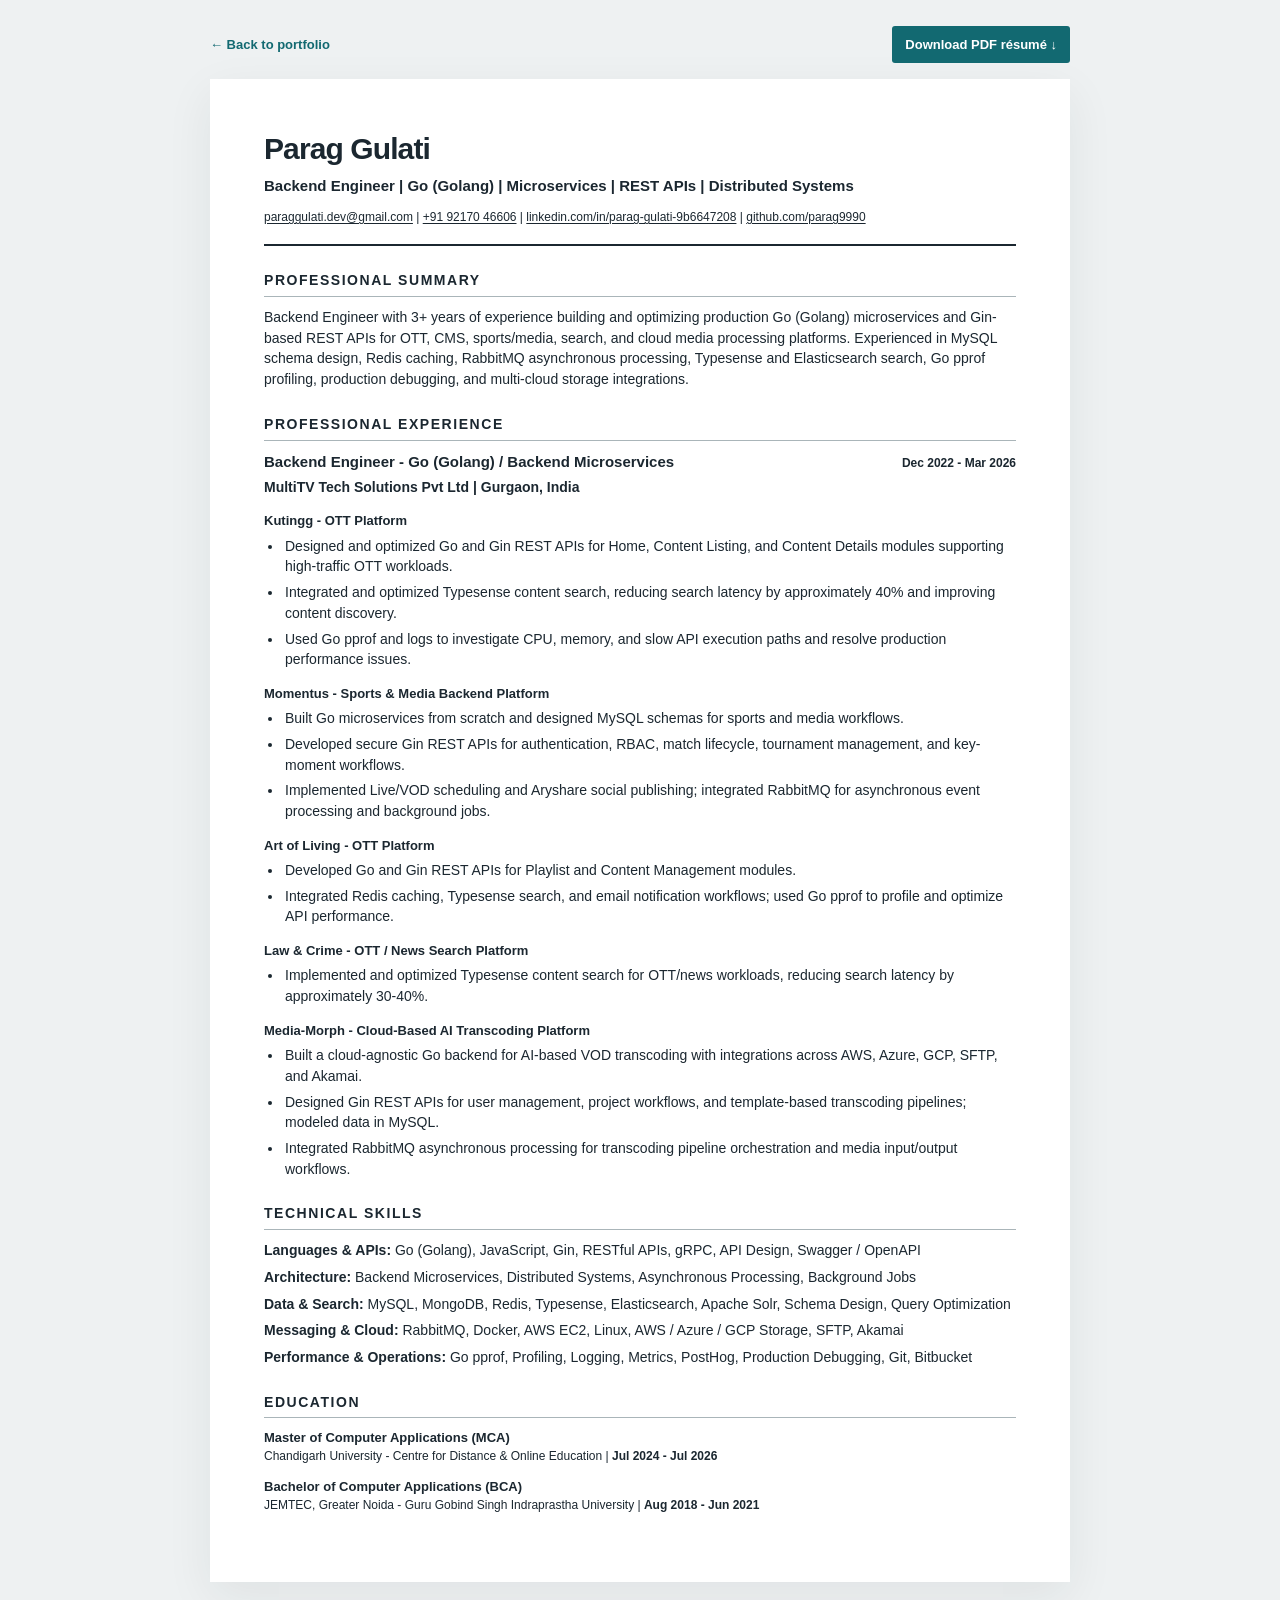
==== resume.html @ 6d7154ff "Build Go backend engineer portfolio and ATS resume" ====
<!doctype html>
<html lang="en">
  <head>
    <meta charset="utf-8">
    <meta name="viewport" content="width=device-width, initial-scale=1">
    <meta name="description" content="ATS-friendly resume for Parag Gulati, Go backend engineer.">
    <title>Résumé | Parag Gulati</title>
    <link rel="icon" href="favicon.svg" type="image/svg+xml">
    <style>
      :root { font-family: Arial, Helvetica, sans-serif; color: #1b2730; background: #eef1f2; }
      * { box-sizing: border-box; }
      body { margin: 0; line-height: 1.48; font-size: 14px; }
      a { color: #126971; text-underline-offset: 2px; }
      a:focus-visible { outline: 2px solid #126971; outline-offset: 3px; }
      .toolbar { max-width: 860px; margin: 26px auto 16px; display: flex; flex-wrap: wrap; justify-content: space-between; gap: 12px; align-items: center; }
      .toolbar a { font-size: 13px; font-weight: 700; text-decoration: none; }
      .toolbar .download { padding: 9px 13px; color: white; background: #126971; border-radius: 3px; }
      main { max-width: 860px; margin: 0 auto 45px; padding: 48px 54px 56px; background: white; box-shadow: 0 15px 45px #1b273012; }
      header { padding-bottom: 17px; border-bottom: 2px solid #1b2730; }
      h1, h2, h3, p { margin-top: 0; }
      h1 { margin-bottom: 3px; font-size: 30px; letter-spacing: -.03em; }
      .headline { margin-bottom: 10px; font-size: 15px; font-weight: 700; }
      .contact { margin: 0; font-size: 12px; line-height: 1.7; }
      .contact a { color: inherit; }
      section { margin-top: 24px; }
      h2 { margin-bottom: 10px; padding-bottom: 5px; border-bottom: 1px solid #aab5b9; font-size: 14px; font-weight: 800; letter-spacing: .11em; text-transform: uppercase; }
      h3 { margin: 0 0 4px; font-size: 15px; }
      .job-head { display: flex; justify-content: space-between; gap: 15px; align-items: baseline; }
      .job-head span { flex: 0 0 auto; font-size: 12px; font-weight: 700; }
      .company { margin: 0 0 11px; font-weight: 700; }
      .project { margin-top: 14px; }
      .project h3 { font-size: 13px; }
      p { margin-bottom: 8px; }
      ul { margin: 5px 0 0; padding-left: 19px; }
      li { margin-bottom: 5px; padding-left: 2px; }
      .skill-row { margin-bottom: 6px; }
      .skill-row strong { font-weight: 700; }
      .education-item { margin-bottom: 12px; }
      .education-item h3 { margin: 0; font-size: 13px; }
      .education-item p { margin: 0; font-size: 12px; }
      .education-item .date { font-weight: 700; }
      @media (max-width: 900px) { .toolbar, main { margin-left: 18px; margin-right: 18px; } }
      @media (max-width: 600px) { main { padding: 28px 23px; } .job-head { display: block; } .job-head span { display: block; margin-bottom: 4px; } }
      @media print { :root { background: white; } body { font-size: 10pt; line-height: 1.35; } .toolbar { display: none; } main { max-width: none; margin: 0; padding: 0; box-shadow: none; } header { padding-bottom: 10px; } section { margin-top: 14px; } .project { margin-top: 9px; break-inside: avoid; } li { margin-bottom: 3px; } h1 { font-size: 23pt; } h2 { font-size: 10pt; } h3 { font-size: 10pt; } a { color: inherit; text-decoration: none; } @page { size: A4; margin: 16mm 17mm; } }
    </style>
  </head>
  <body>
    <nav class="toolbar" aria-label="Résumé actions"><a href="index.html">← Back to portfolio</a><a class="download" href="Parag-Gulati-Backend-Engineer-Resume.pdf" download>Download PDF résumé ↓</a></nav>
    <main>
      <header>
        <h1>Parag Gulati</h1>
        <p class="headline">Backend Engineer | Go (Golang) | Microservices | REST APIs | Distributed Systems</p>
        <p class="contact"><a href="mailto:paraggulati.dev@gmail.com">paraggulati.dev@gmail.com</a> | <a href="tel:+919217046606">+91 92170 46606</a> | <a href="https://www.linkedin.com/in/parag-gulati-9b6647208/">linkedin.com/in/parag-gulati-9b6647208</a> | <a href="https://github.com/parag9990">github.com/parag9990</a></p>
      </header>
      <section aria-labelledby="summary"><h2 id="summary">Professional Summary</h2><p>Backend Engineer with 3+ years of experience building and optimizing production Go (Golang) microservices and Gin-based REST APIs for OTT, CMS, sports/media, search, and cloud media processing platforms. Experienced in MySQL schema design, Redis caching, RabbitMQ asynchronous processing, Typesense and Elasticsearch search, Go pprof profiling, production debugging, and multi-cloud storage integrations.</p></section>
      <section aria-labelledby="experience"><h2 id="experience">Professional Experience</h2><div class="job-head"><h3>Backend Engineer - Go (Golang) / Backend Microservices</h3><span>Dec 2022 - Mar 2026</span></div><p class="company">MultiTV Tech Solutions Pvt Ltd | Gurgaon, India</p>
        <div class="project"><h3>Kutingg - OTT Platform</h3><ul><li>Designed and optimized Go and Gin REST APIs for Home, Content Listing, and Content Details modules supporting high-traffic OTT workloads.</li><li>Integrated and optimized Typesense content search, reducing search latency by approximately 40% and improving content discovery.</li><li>Used Go pprof and logs to investigate CPU, memory, and slow API execution paths and resolve production performance issues.</li></ul></div>
        <div class="project"><h3>Momentus - Sports &amp; Media Backend Platform</h3><ul><li>Built Go microservices from scratch and designed MySQL schemas for sports and media workflows.</li><li>Developed secure Gin REST APIs for authentication, RBAC, match lifecycle, tournament management, and key-moment workflows.</li><li>Implemented Live/VOD scheduling and Aryshare social publishing; integrated RabbitMQ for asynchronous event processing and background jobs.</li></ul></div>
        <div class="project"><h3>Art of Living - OTT Platform</h3><ul><li>Developed Go and Gin REST APIs for Playlist and Content Management modules.</li><li>Integrated Redis caching, Typesense search, and email notification workflows; used Go pprof to profile and optimize API performance.</li></ul></div>
        <div class="project"><h3>Law &amp; Crime - OTT / News Search Platform</h3><ul><li>Implemented and optimized Typesense content search for OTT/news workloads, reducing search latency by approximately 30-40%.</li></ul></div>
        <div class="project"><h3>Media-Morph - Cloud-Based AI Transcoding Platform</h3><ul><li>Built a cloud-agnostic Go backend for AI-based VOD transcoding with integrations across AWS, Azure, GCP, SFTP, and Akamai.</li><li>Designed Gin REST APIs for user management, project workflows, and template-based transcoding pipelines; modeled data in MySQL.</li><li>Integrated RabbitMQ asynchronous processing for transcoding pipeline orchestration and media input/output workflows.</li></ul></div>
      </section>
      <section aria-labelledby="skills"><h2 id="skills">Technical Skills</h2><p class="skill-row"><strong>Languages &amp; APIs:</strong> Go (Golang), JavaScript, Gin, RESTful APIs, gRPC, API Design, Swagger / OpenAPI</p><p class="skill-row"><strong>Architecture:</strong> Backend Microservices, Distributed Systems, Asynchronous Processing, Background Jobs</p><p class="skill-row"><strong>Data &amp; Search:</strong> MySQL, MongoDB, Redis, Typesense, Elasticsearch, Apache Solr, Schema Design, Query Optimization</p><p class="skill-row"><strong>Messaging &amp; Cloud:</strong> RabbitMQ, Docker, AWS EC2, Linux, AWS / Azure / GCP Storage, SFTP, Akamai</p><p class="skill-row"><strong>Performance &amp; Operations:</strong> Go pprof, Profiling, Logging, Metrics, PostHog, Production Debugging, Git, Bitbucket</p></section>
      <section aria-labelledby="education"><h2 id="education">Education</h2><div class="education-item"><h3>Master of Computer Applications (MCA)</h3><p>Chandigarh University - Centre for Distance &amp; Online Education | <span class="date">Jul 2024 - Jul 2026</span></p></div><div class="education-item"><h3>Bachelor of Computer Applications (BCA)</h3><p>JEMTEC, Greater Noida - Guru Gobind Singh Indraprastha University | <span class="date">Aug 2018 - Jun 2021</span></p></div></section>
    </main>
  </body>
</html>
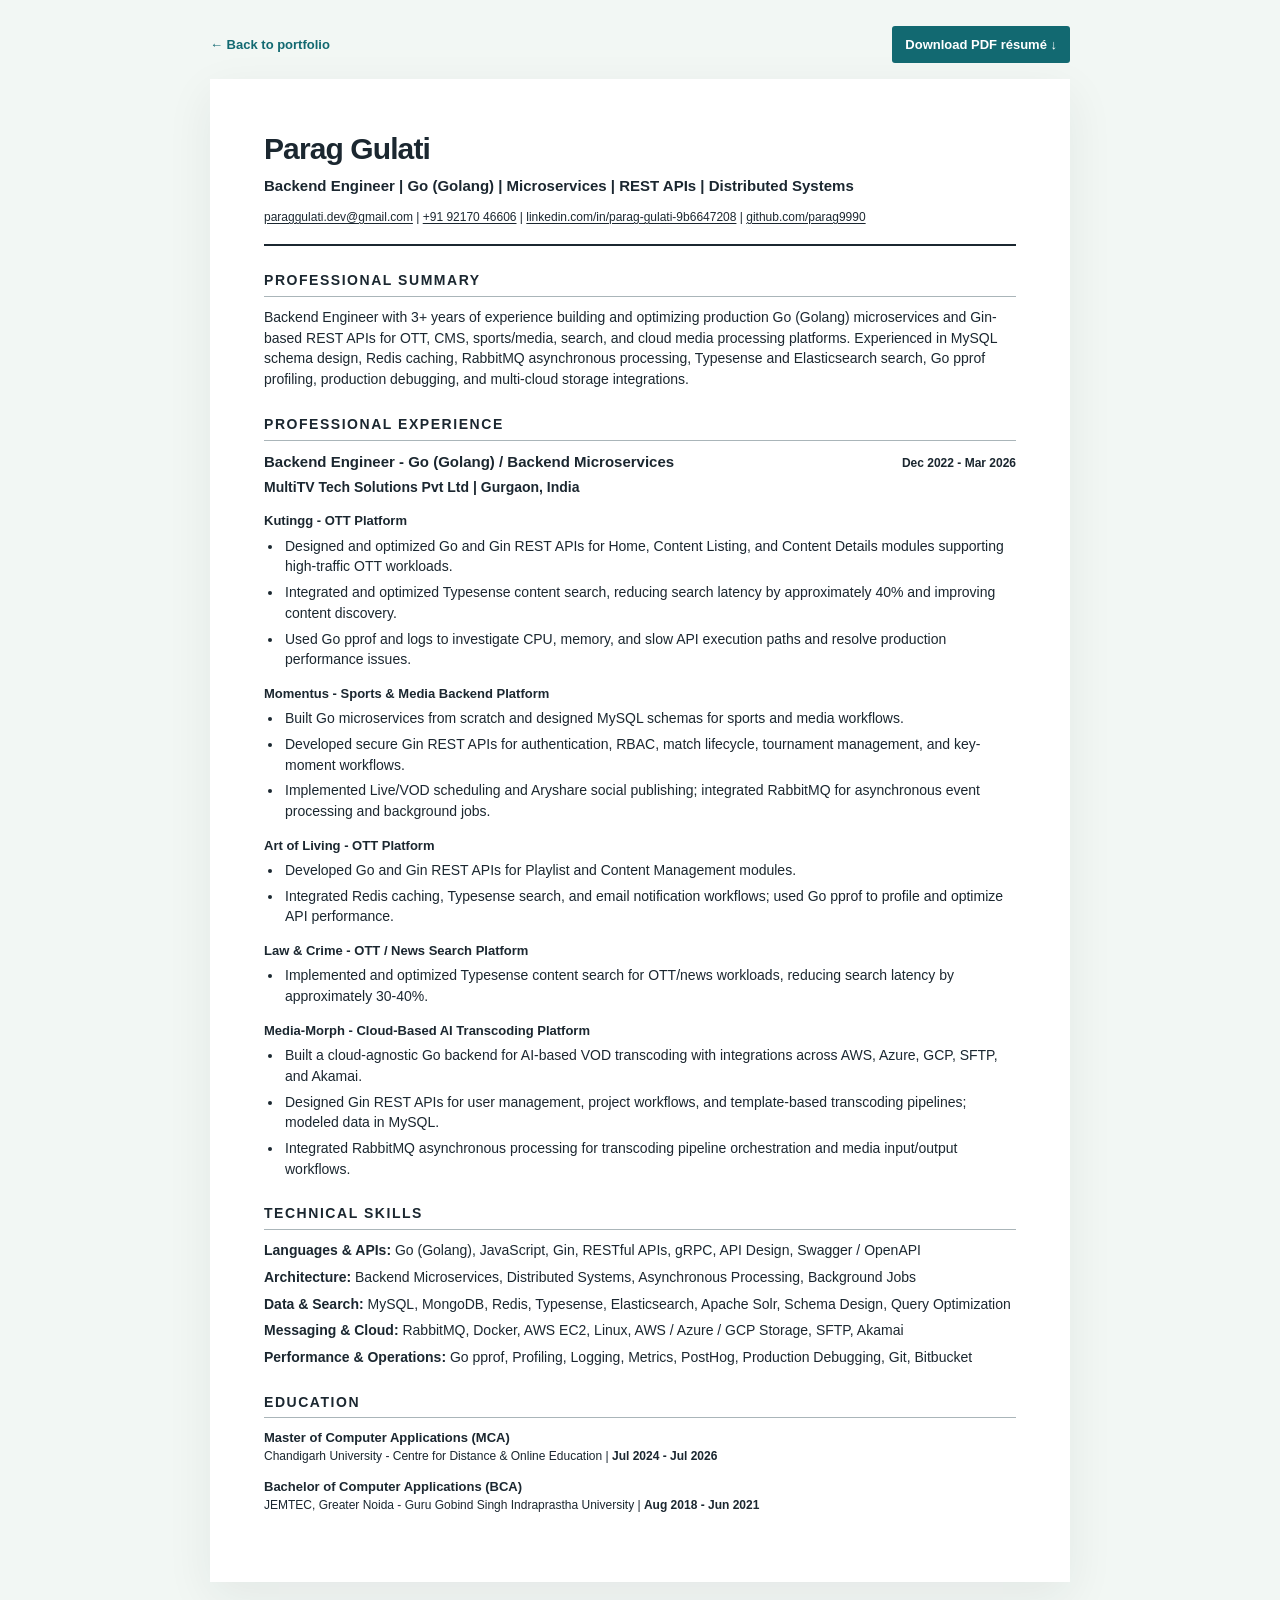
==== commit b134a753: "Build a people-first responsive backend portfolio" ====
--- a/resume.html
+++ b/resume.html
@@ -3,11 +3,18 @@
   <head>
     <meta charset="utf-8">
     <meta name="viewport" content="width=device-width, initial-scale=1">
+    <meta name="theme-color" content="#ffffff">
     <meta name="description" content="ATS-friendly resume for Parag Gulati, Go backend engineer.">
+    <link rel="canonical" href="https://parag9990.github.io/ParagPortfolio/resume.html">
+    <meta property="og:type" content="profile">
+    <meta property="og:title" content="Parag Gulati | Go Backend Engineer Résumé">
+    <meta property="og:description" content="Production Go microservices, REST APIs, search, and media systems. Read or download Parag Gulati's résumé.">
+    <meta property="og:url" content="https://parag9990.github.io/ParagPortfolio/resume.html">
+    <meta property="og:image" content="https://parag9990.github.io/ParagPortfolio/social-preview.jpg">
     <title>Résumé | Parag Gulati</title>
     <link rel="icon" href="favicon.svg" type="image/svg+xml">
     <style>
-      :root { font-family: Arial, Helvetica, sans-serif; color: #1b2730; background: #eef1f2; }
+      :root { font-family: Arial, Helvetica, sans-serif; color: #1b2730; background: #f2f7f4; }
       * { box-sizing: border-box; }
       body { margin: 0; line-height: 1.48; font-size: 14px; }
       a { color: #126971; text-underline-offset: 2px; }
